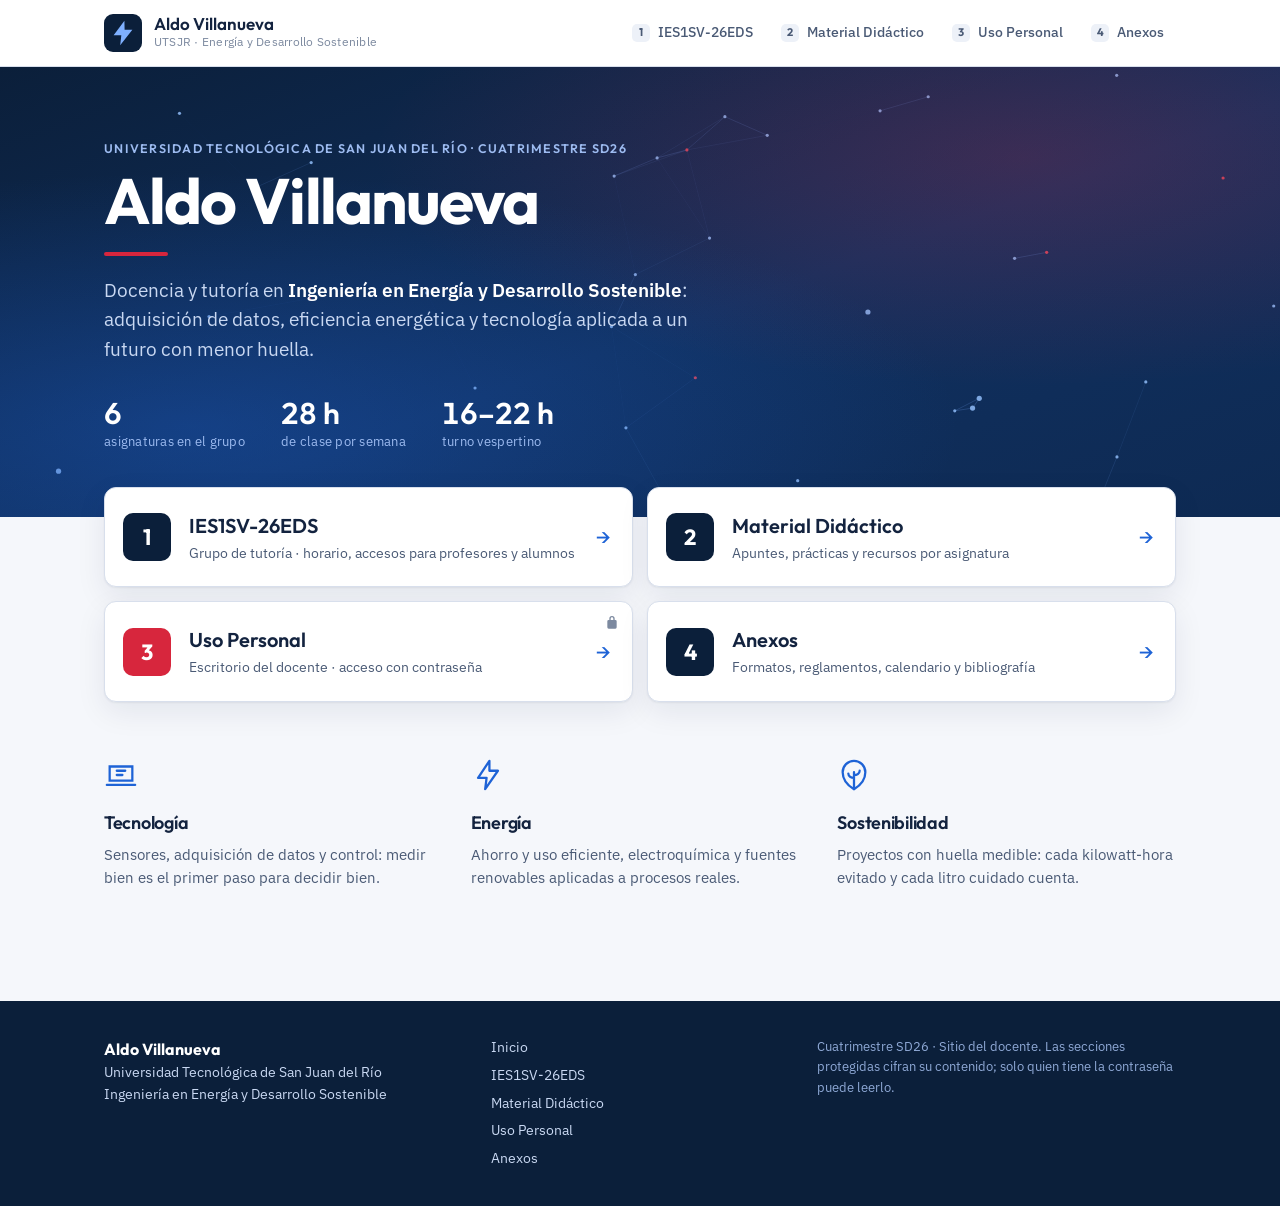
==== index.html @ 54a0c350 "Add files via upload" ====
<!doctype html>
<html lang="es"><head><meta charset="utf-8"><meta name="viewport" content="width=device-width,initial-scale=1"><meta name="robots" content="noindex">
<title>Aldo Villanueva · UTSJR</title><link rel="preconnect" href="https://fonts.googleapis.com"><link rel="stylesheet" href="https://fonts.googleapis.com/css2?family=Outfit:wght@400;500;600;700&family=IBM+Plex+Sans:ital,wght@0,400;0,500;0,600;1,400&family=IBM+Plex+Mono:wght@400;500&display=swap"><link rel="stylesheet" href="estilo.css"></head>
<body class="home"><header class="nav"><div class="wrap nav-in">
 <a class="logo" href="index.html"><span class="logo-mark"><svg viewBox="0 0 32 32" width="30" height="30" aria-hidden="true"><path d="M17.5 3 6 18.5h8.2L13 29l13-16.5h-8.3z" fill="currentColor"/></svg></span><span><b>Aldo Villanueva</b><small>UTSJR · Energía y Desarrollo Sostenible</small></span></a>
 <nav class="menu" aria-label="Secciones">
  <a href="ies1sv.html" ><i>1</i>IES1SV-26EDS</a>
  <a href="material.html" ><i>2</i>Material Didáctico</a>
  <a href="personal.html" ><i>3</i>Uso Personal</a>
  <a href="anexos.html" ><i>4</i>Anexos</a>
 </nav></div></header>
<main>
<section class="hero"><canvas id="grid" aria-hidden="true"></canvas>
 <div class="wrap hero-in">
  <p class="eyebrow">Universidad Tecnológica de San Juan del Río · Cuatrimestre SD26</p>
  <h1>Aldo Villanueva</h1>
  <p class="lead">Docencia y tutoría en <b>Ingeniería en Energía y Desarrollo Sostenible</b>: adquisición de datos, eficiencia energética y tecnología aplicada a un futuro con menor huella.</p>
  <div class="stats"><div><b>6</b><span>asignaturas en el grupo</span></div><div><b>28 h</b><span>de clase por semana</span></div><div><b>16–22 h</b><span>turno vespertino</span></div></div>
 </div></section>

<section class="wrap links"><h2 class="sr">Secciones</h2>
 <a class="tile t1" href="ies1sv.html"><span class="num">1</span><span class="tt"><b>IES1SV-26EDS</b><small>Grupo de tutoría · horario, accesos para profesores y alumnos</small></span><span class="arrow">→</span></a>
 <a class="tile t2" href="material.html"><span class="num">2</span><span class="tt"><b>Material Didáctico</b><small>Apuntes, prácticas y recursos por asignatura</small></span><span class="arrow">→</span></a>
 <a class="tile t3" href="personal.html"><span class="num">3</span><span class="tt"><b>Uso Personal</b><small>Escritorio del docente · acceso con contraseña</small></span><span class="arrow">→</span><span class="lock" title="Requiere contraseña"><svg viewBox="0 0 24 24" width="16" height="16"><path fill="currentColor" d="M17 9h-1V7a4 4 0 0 0-8 0v2H7a2 2 0 0 0-2 2v9a2 2 0 0 0 2 2h10a2 2 0 0 0 2-2v-9a2 2 0 0 0-2-2m-7-2a2 2 0 0 1 4 0v2h-4Z"/></svg></span></a>
 <a class="tile t4" href="anexos.html"><span class="num">4</span><span class="tt"><b>Anexos</b><small>Formatos, reglamentos, calendario y bibliografía</small></span><span class="arrow">→</span></a>
</section>

<section class="wrap pillars">
 <div class="pillar"><svg viewBox="0 0 24 24" aria-hidden="true"><path d="M4 6h16v10H4zM2 19h20M9 9h6M9 12h4" fill="none" stroke="currentColor" stroke-width="1.6" stroke-linecap="round"/></svg><h3>Tecnología</h3><p>Sensores, adquisición de datos y control: medir bien es el primer paso para decidir bien.</p></div>
 <div class="pillar"><svg viewBox="0 0 24 24" aria-hidden="true"><path d="M13 2 5 14h6l-1 8 9-13h-6z" fill="none" stroke="currentColor" stroke-width="1.6" stroke-linejoin="round"/></svg><h3>Energía</h3><p>Ahorro y uso eficiente, electroquímica y fuentes renovables aplicadas a procesos reales.</p></div>
 <div class="pillar"><svg viewBox="0 0 24 24" aria-hidden="true"><path d="M12 22c5-3 8-7 8-12a8 8 0 0 0-16 0c0 5 3 9 8 12ZM12 22V10M12 14c-2 0-4-1-4-3M12 12c2 0 4-1 4-3" fill="none" stroke="currentColor" stroke-width="1.6" stroke-linecap="round"/></svg><h3>Sostenibilidad</h3><p>Proyectos con huella medible: cada kilowatt-hora evitado y cada litro cuidado cuenta.</p></div>
</section><script>
(function(){const c=document.getElementById('grid');if(!c)return;const ctx=c.getContext('2d');let W,H,pts=[],raf;const reduce=matchMedia('(prefers-reduced-motion: reduce)').matches;
function size(){W=c.width=c.offsetWidth*devicePixelRatio;H=c.height=c.offsetHeight*devicePixelRatio;pts=[];const n=Math.round(W*H/(devicePixelRatio*devicePixelRatio)/16000);for(let i=0;i<n;i++)pts.push({x:Math.random()*W,y:Math.random()*H,vx:(Math.random()-.5)*.25*devicePixelRatio,vy:(Math.random()-.5)*.25*devicePixelRatio,r:(Math.random()<.12)?2.6:1.6,red:Math.random()<.12})}
function draw(){ctx.clearRect(0,0,W,H);const L=120*devicePixelRatio;for(let i=0;i<pts.length;i++){const a=pts[i];for(let j=i+1;j<pts.length;j++){const b=pts[j],dx=a.x-b.x,dy=a.y-b.y,d=Math.hypot(dx,dy);if(d<L){ctx.strokeStyle='rgba(120,170,255,'+(0.28*(1-d/L))+')';ctx.lineWidth=devicePixelRatio;ctx.beginPath();ctx.moveTo(a.x,a.y);ctx.lineTo(b.x,b.y);ctx.stroke()}}}
for(const p of pts){ctx.fillStyle=p.red?'rgba(232,74,95,.95)':'rgba(150,195,255,.9)';ctx.beginPath();ctx.arc(p.x,p.y,p.r*devicePixelRatio,0,7);ctx.fill();if(!reduce){p.x+=p.vx;p.y+=p.vy;if(p.x<0||p.x>W)p.vx*=-1;if(p.y<0||p.y>H)p.vy*=-1}}
if(!reduce)raf=requestAnimationFrame(draw)}
size();draw();addEventListener('resize',()=>{cancelAnimationFrame(raf);size();draw()});})();
</script></main>
<footer class="foot"><div class="wrap foot-in"><div><b>Aldo Villanueva</b><br>Universidad Tecnológica de San Juan del Río<br>Ingeniería en Energía y Desarrollo Sostenible</div><div class="foot-links"><a href="index.html">Inicio</a><a href="ies1sv.html">IES1SV-26EDS</a><a href="material.html">Material Didáctico</a><a href="personal.html">Uso Personal</a><a href="anexos.html">Anexos</a></div><div class="foot-note">Cuatrimestre SD26 · Sitio del docente. Las secciones protegidas cifran su contenido; solo quien tiene la contraseña puede leerlo.</div></div></footer></body></html>
---- estilo.css ----
:root{
  --navy:#0B1F3A; --navy-2:#122B4F; --blue:#1E63D6; --blue-ink:#164FAD; --blue-soft:#E4EDFB; --blue-line:#B9CFF3;
  --red:#D7263D; --red-soft:#FBE4E7;
  --ground:#F5F7FB; --surface:#FFFFFF; --surface-2:#EDF1F8; --ink:#13233F; --ink-2:#4A5A75; --ink-3:#7C899F; --line:#D8DFEC;
  --disp:"Outfit",system-ui,"Segoe UI",Arial,sans-serif; --body:"IBM Plex Sans","Segoe UI",system-ui,Arial,sans-serif; --mono:"IBM Plex Mono",ui-monospace,Consolas,monospace;
  --shadow:0 1px 2px rgba(11,31,58,.06),0 10px 30px rgba(11,31,58,.08);
}
*{box-sizing:border-box}
html{scroll-behavior:smooth}
body{margin:0;background:var(--ground);color:var(--ink);font-family:var(--body);font-size:16px;line-height:1.55}
h1,h2,h3{font-family:var(--disp);letter-spacing:-.015em;text-wrap:balance;margin:0}
h2{font-size:24px;font-weight:600;margin:36px 0 12px}
h3{font-size:18px;font-weight:600}
a{color:var(--blue-ink)}
p{margin:0 0 12px}
code{font-family:var(--mono);font-size:.9em;background:var(--surface-2);padding:1px 5px;border-radius:4px}
.wrap{max-width:1120px;margin:0 auto;padding:0 24px}
.sr{position:absolute;left:-9999px}
.eyebrow{font-family:var(--disp);font-size:12.5px;letter-spacing:.1em;text-transform:uppercase;color:var(--ink-3);font-weight:600;margin:0 0 10px}
.lead{font-size:18px;color:var(--ink-2);max-width:62ch}
.muted{color:var(--ink-3);font-size:14.5px}
.mono{font-family:var(--mono);font-size:13px}
.n{text-align:right;font-variant-numeric:tabular-nums}
:focus-visible{outline:2px solid var(--blue);outline-offset:2px}

/* Nav */
.nav{background:var(--surface);border-bottom:1px solid var(--line);position:sticky;top:0;z-index:20}
.nav-in{display:flex;align-items:center;justify-content:space-between;gap:20px;min-height:66px;flex-wrap:wrap;padding-top:8px;padding-bottom:8px}
.logo{display:flex;align-items:center;gap:12px;text-decoration:none;color:var(--ink)}
.logo-mark{width:38px;height:38px;border-radius:9px;background:var(--navy);color:#fff;display:grid;place-items:center}
.logo-mark svg path{fill:#7FB0FF}
.logo b{display:block;font-family:var(--disp);font-size:17px;font-weight:600;line-height:1.1}
.logo small{display:block;font-size:11.5px;color:var(--ink-3);letter-spacing:.02em}
.menu{display:flex;gap:4px;flex-wrap:wrap}
.menu a{display:inline-flex;align-items:center;gap:8px;text-decoration:none;color:var(--ink-2);font-weight:500;font-size:14px;padding:8px 12px;border-radius:7px}
.menu a i{font-style:normal;font-family:var(--disp);font-size:11px;font-weight:700;width:18px;height:18px;border-radius:5px;background:var(--surface-2);color:var(--ink-2);display:grid;place-items:center}
.menu a:hover{background:var(--blue-soft);color:var(--blue-ink)}
.menu a.on{background:var(--navy);color:#fff} .menu a.on i{background:var(--blue);color:#fff}

/* Hero (inicio) */
.hero{position:relative;background:linear-gradient(160deg,#0B1F3A 0%,#10305F 55%,#0E2A53 100%);color:#fff;overflow:hidden;isolation:isolate}
.hero canvas{position:absolute;inset:0;width:100%;height:100%;z-index:-1;opacity:.9}
.hero::after{content:"";position:absolute;inset:0;z-index:-1;background:radial-gradient(ellipse at 80% 20%,rgba(215,38,61,.22),transparent 45%),radial-gradient(ellipse at 15% 80%,rgba(30,99,214,.35),transparent 50%)}
.hero-in{padding:72px 24px 64px;max-width:1120px}
.hero .eyebrow{color:#9DBBF0}
.hero h1{font-size:clamp(40px,6vw,64px);font-weight:700;line-height:1.02;letter-spacing:-.03em}
.hero h1::after{content:"";display:block;width:64px;height:4px;background:var(--red);border-radius:2px;margin:18px 0 20px}
.hero .lead{color:#C9D8F2;max-width:58ch;font-size:19px}
.hero .lead b{color:#fff;font-weight:600}
.stats{display:flex;gap:36px;margin-top:34px;flex-wrap:wrap}
.stats div b{display:block;font-family:var(--disp);font-size:30px;font-weight:600;line-height:1;font-variant-numeric:tabular-nums}
.stats div span{font-size:13px;color:#9DBBF0;letter-spacing:.02em}

/* Tiles de secciones */
.links{display:grid;grid-template-columns:repeat(2,1fr);gap:14px;margin-top:-30px;position:relative;z-index:2}
.tile{position:relative;display:grid;grid-template-columns:auto 1fr auto;align-items:center;gap:18px;background:var(--surface);border:1px solid var(--line);border-radius:12px;padding:22px 22px 22px 18px;text-decoration:none;color:var(--ink);box-shadow:var(--shadow);transition:transform .18s,border-color .18s}
.tile:hover{transform:translateY(-2px);border-color:var(--blue-line)}
.tile .num{font-family:var(--disp);font-weight:700;font-size:22px;width:48px;height:48px;border-radius:10px;display:grid;place-items:center;background:var(--navy);color:#fff}
.tile.t3 .num{background:var(--red)}
.tile .tt b{display:block;font-family:var(--disp);font-size:20px;font-weight:600}
.tile .tt small{display:block;color:var(--ink-2);font-size:14px;margin-top:2px}
.tile .arrow{font-family:var(--disp);color:var(--blue);font-size:22px;transition:transform .18s}
.tile:hover .arrow{transform:translateX(4px)}
.tile .lock{position:absolute;top:10px;right:12px;color:var(--ink-3)}

/* Pilares */
.pillars{display:grid;grid-template-columns:repeat(3,1fr);gap:28px;padding:56px 24px 72px}
.pillar svg{width:34px;height:34px;color:var(--blue);margin-bottom:10px}
.pillar h3{margin-bottom:6px}
.pillar p{color:var(--ink-2);font-size:15px;margin:0}

/* Encabezado de sección */
.ph{padding-top:44px;padding-bottom:8px}
.ph h1{font-size:clamp(32px,4.5vw,44px);font-weight:700;margin-bottom:12px}

/* Accesos IES1SV */
.access{display:grid;grid-template-columns:repeat(3,1fr);gap:14px;margin-top:16px}
.acc{position:relative;background:var(--surface);border:1px solid var(--line);border-radius:12px;padding:22px;text-decoration:none;color:var(--ink);display:flex;flex-direction:column;gap:6px;box-shadow:var(--shadow);transition:border-color .18s,transform .18s}
.acc:hover{border-color:var(--blue-line);transform:translateY(-2px)}
.acc-ico{width:46px;height:46px;border-radius:10px;background:var(--blue-soft);color:var(--blue-ink);display:grid;place-items:center;margin-bottom:6px}
.acc.admin .acc-ico{background:var(--red-soft);color:var(--red)}
.acc b{font-family:var(--disp);font-size:19px;font-weight:600}
.acc small{color:var(--ink-2);font-size:14px}
.pill{align-self:flex-start;margin-top:8px;font-family:var(--disp);font-size:11.5px;font-weight:600;letter-spacing:.04em;text-transform:uppercase;padding:3px 9px;border-radius:999px;background:var(--surface-2);color:var(--ink-2)}

/* Tablas */
.tw{overflow-x:auto;background:var(--surface);border:1px solid var(--line);border-radius:10px}
.tbl{border-collapse:collapse;width:100%;font-size:14.5px}
.tbl th{text-align:left;font-family:var(--disp);font-size:12px;letter-spacing:.06em;text-transform:uppercase;color:var(--ink-3);font-weight:600;padding:10px 14px;border-bottom:1px solid var(--line);white-space:nowrap}
.tbl td{padding:10px 14px;border-bottom:1px solid var(--line);vertical-align:top}
.tbl tr:last-child td{border-bottom:0}
.sched-wrap{overflow-x:auto;background:var(--surface);border:1px solid var(--line);border-radius:10px}
.sched{border-collapse:separate;border-spacing:0;width:100%;min-width:760px;font-size:13px}
.sched th{font-family:var(--disp);font-size:12px;letter-spacing:.05em;text-transform:uppercase;color:var(--ink-3);font-weight:600;padding:10px 8px;border-bottom:1px solid var(--line);text-align:center;white-space:nowrap}
.sched tbody th{text-align:right;font-family:var(--mono);text-transform:none;letter-spacing:0;font-size:12px;border-bottom:0;padding-right:12px;vertical-align:middle}
.sched td{padding:4px;height:52px;vertical-align:top}
.sched td:not(.free){background:var(--blue-soft);border-left:3px solid var(--blue);border-radius:6px;padding:7px 9px}
.sched td b{display:block;font-weight:600;color:var(--ink);line-height:1.2}
.sched td span{display:block;color:var(--ink-2);font-size:11.5px;margin-top:2px}

/* Recursos */
.grid3{display:grid;grid-template-columns:repeat(3,1fr);gap:14px;margin-top:18px}
.rc{background:var(--surface);border:1px solid var(--line);border-radius:12px;padding:20px}
.rc.alt{border-style:dashed}
.rc h3{margin-bottom:4px}
.res{list-style:none;padding:0;margin:10px 0 0;display:flex;flex-direction:column;gap:6px}
.res li a{display:flex;align-items:center;gap:8px;text-decoration:none;color:var(--blue-ink);font-weight:500;font-size:14.5px;padding:7px 10px;border-radius:7px;background:var(--surface-2)}
.res li a::before{content:"";width:6px;height:6px;border-radius:50%;background:var(--blue);flex:none}
.res li a:hover{background:var(--blue-soft)}
.res li a.todo{color:var(--ink-3);font-weight:400;background:transparent;border:1px dashed var(--line);cursor:default}
.res li a.todo::before{background:var(--line)}
.note{background:var(--surface);border:1px solid var(--line);border-left:4px solid var(--blue);border-radius:10px;padding:14px 18px;margin:28px auto;font-size:14.5px;color:var(--ink-2)}
.aviso{background:var(--surface);border:1px solid var(--line);border-left:4px solid var(--red);border-radius:10px;padding:14px 18px;margin-bottom:12px}
.aviso .fecha{font-family:var(--disp);font-size:12px;letter-spacing:.06em;text-transform:uppercase;color:var(--red);font-weight:600}
.aviso p{margin:6px 0 0}
.cta-row{display:flex;gap:10px;flex-wrap:wrap;margin:8px 0 10px}
.btn{display:inline-flex;align-items:center;gap:8px;border:1px solid var(--line);background:var(--surface);color:var(--ink);text-decoration:none;font-weight:600;font-size:14.5px;padding:10px 16px;border-radius:8px;cursor:pointer;font-family:var(--body)}
.btn:hover{border-color:var(--blue);color:var(--blue-ink)}
.btn.pri{background:var(--blue);border-color:var(--blue);color:#fff} .btn.pri:hover{background:var(--blue-ink);border-color:var(--blue-ink);color:#fff}
.notas{width:100%;min-height:180px;border:1px solid var(--line);border-radius:10px;padding:14px;font:inherit;background:var(--surface);resize:vertical}

/* Login */
.gate{max-width:440px;margin:40px auto 80px;background:var(--surface);border:1px solid var(--line);border-radius:14px;padding:30px;box-shadow:var(--shadow)}
.gate .lockico{width:52px;height:52px;border-radius:12px;background:var(--navy);color:#fff;display:grid;place-items:center;margin-bottom:14px}
.gate h2{margin:0 0 6px;font-size:22px}
.gate p{color:var(--ink-2);font-size:15px}
.gate label{display:block;font-size:13px;font-weight:600;color:var(--ink-2);margin:14px 0 6px}
.gate .row{display:flex;gap:8px}
.gate input{flex:1;border:1px solid var(--line);border-radius:8px;padding:11px 12px;font:inherit;font-size:16px;background:var(--surface)}
.gate input:focus{border-color:var(--blue);outline:0;box-shadow:0 0 0 3px var(--blue-soft)}
.gate .err{color:var(--red);font-size:14px;margin-top:10px;min-height:1.4em}
.gate .help{font-size:13px;color:var(--ink-3);margin-top:16px}
.unlocked-bar{display:flex;justify-content:space-between;align-items:center;gap:12px;background:var(--surface);border:1px solid var(--line);border-radius:10px;padding:10px 14px;margin:20px auto 0;font-size:14px;color:var(--ink-2)}
.unlocked-bar b{color:var(--ink)}
.content{padding-bottom:70px}

/* Footer */
.foot{background:var(--navy);color:#C9D8F2;margin-top:40px}
.foot-in{display:grid;grid-template-columns:1.2fr 1fr 1.2fr;gap:28px;padding:36px 24px;font-size:14px}
.foot b{color:#fff;font-family:var(--disp);font-size:16px}
.foot-links{display:flex;flex-direction:column;gap:6px}
.foot-links a{color:#C9D8F2;text-decoration:none} .foot-links a:hover{color:#fff}
.foot-note{color:#8FA9D6;font-size:13px}

@media (max-width:900px){
  .links,.access,.grid3,.pillars,.foot-in{grid-template-columns:1fr}
  .pillars{padding:40px 24px 48px;gap:22px}
  .hero-in{padding:52px 24px 48px}
  .menu a span{display:none}
}
@media (max-width:600px){.menu a{padding:7px 9px;font-size:13px}}
@media (prefers-reduced-motion:reduce){.tile,.acc,.tile .arrow{transition:none}}
@media print{.nav,.foot,.gate,.unlocked-bar{display:none}}
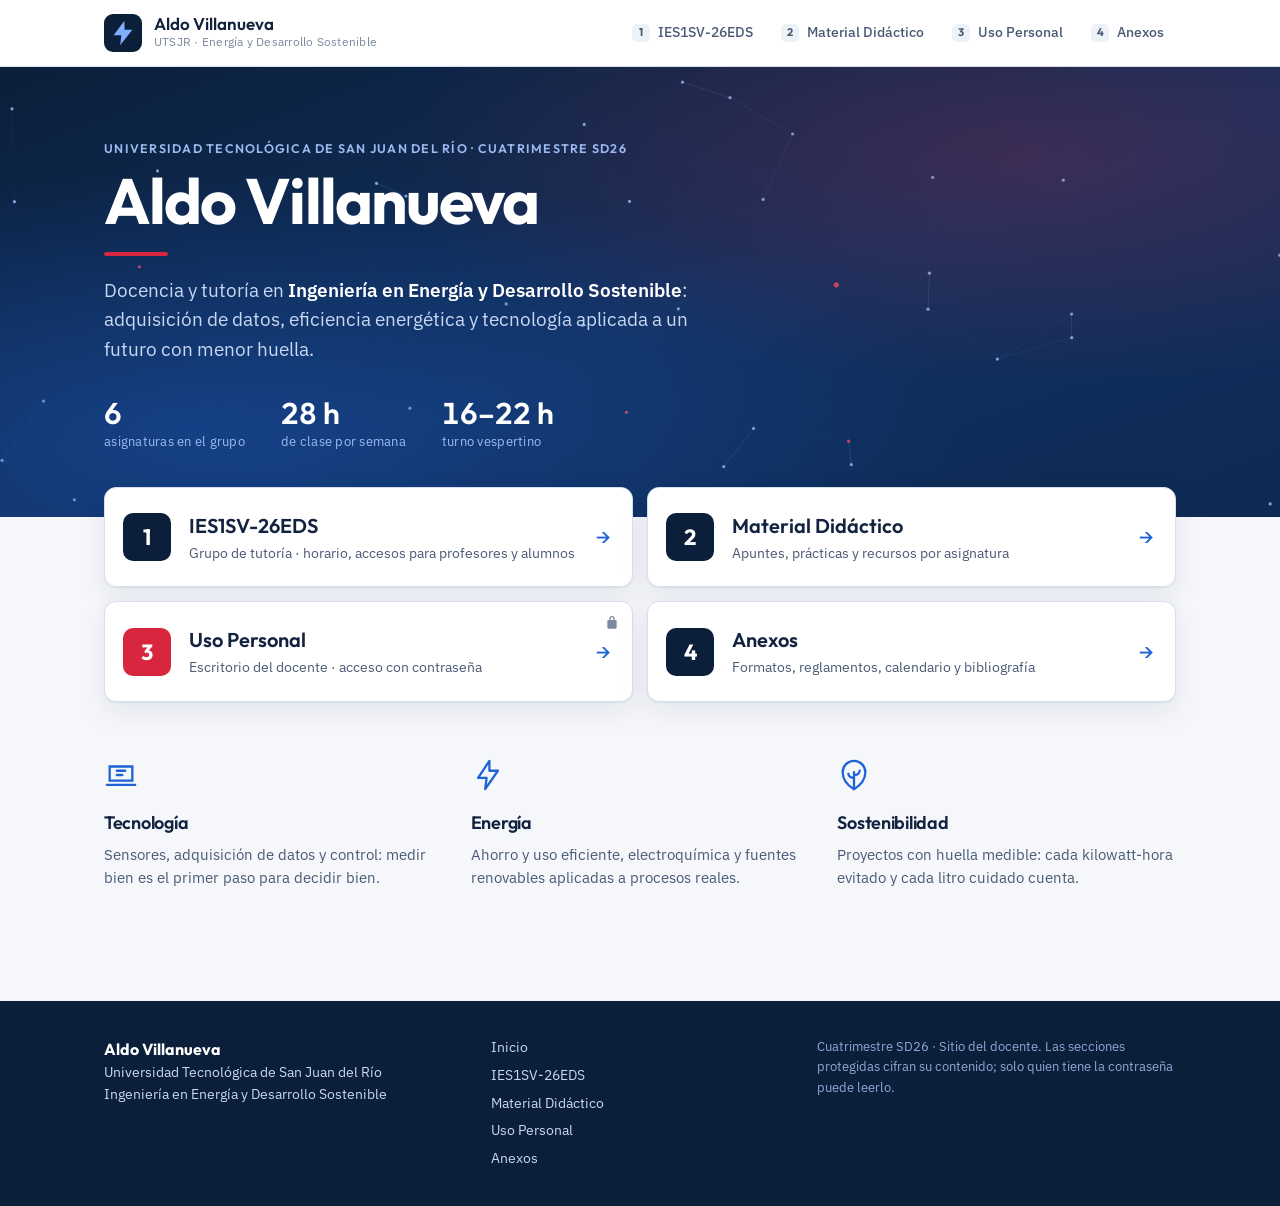
==== commit e64b6a89: "Add files via upload" ====
--- a/index.html
+++ b/index.html
@@ -1,6 +1,6 @@
 <!doctype html>
 <html lang="es"><head><meta charset="utf-8"><meta name="viewport" content="width=device-width,initial-scale=1"><meta name="robots" content="noindex">
-<title>Aldo Villanueva · UTSJR</title><link rel="preconnect" href="https://fonts.googleapis.com"><link rel="stylesheet" href="https://fonts.googleapis.com/css2?family=Outfit:wght@400;500;600;700&family=IBM+Plex+Sans:ital,wght@0,400;0,500;0,600;1,400&family=IBM+Plex+Mono:wght@400;500&display=swap"><link rel="stylesheet" href="estilo.css"></head>
+<title>Aldo Villanueva · UTSJR</title><link rel="preconnect" href="https://fonts.googleapis.com"><link rel="stylesheet" href="https://fonts.googleapis.com/css2?family=Outfit:wght@400;500;600;700&family=IBM+Plex+Sans:ital,wght@0,400;0,500;0,600;1,400&family=IBM+Plex+Mono:wght@400;500&display=swap"><link rel="stylesheet" href="estilo.css?v=4"></head>
 <body class="home"><header class="nav"><div class="wrap nav-in">
  <a class="logo" href="index.html"><span class="logo-mark"><svg viewBox="0 0 32 32" width="30" height="30" aria-hidden="true"><path d="M17.5 3 6 18.5h8.2L13 29l13-16.5h-8.3z" fill="currentColor"/></svg></span><span><b>Aldo Villanueva</b><small>UTSJR · Energía y Desarrollo Sostenible</small></span></a>
  <nav class="menu" aria-label="Secciones">
--- a/estilo.css
+++ b/estilo.css
@@ -1,6 +1,6 @@
 :root{
   --navy:#0B1F3A; --navy-2:#122B4F; --blue:#1E63D6; --blue-ink:#164FAD; --blue-soft:#E4EDFB; --blue-line:#B9CFF3;
-  --red:#D7263D; --red-soft:#FBE4E7;
+  --red:#D7263D; --red-soft:#FBE4E7; --green:#1F8A5B; --green-soft:#DFF3E8; --gray:#8A97AB; --gray-soft:#E9EDF3;
   --ground:#F5F7FB; --surface:#FFFFFF; --surface-2:#EDF1F8; --ink:#13233F; --ink-2:#4A5A75; --ink-3:#7C899F; --line:#D8DFEC;
   --disp:"Outfit",system-ui,"Segoe UI",Arial,sans-serif; --body:"IBM Plex Sans","Segoe UI",system-ui,Arial,sans-serif; --mono:"IBM Plex Mono",ui-monospace,Consolas,monospace;
   --shadow:0 1px 2px rgba(11,31,58,.06),0 10px 30px rgba(11,31,58,.08);
@@ -151,3 +151,57 @@
 @media (max-width:600px){.menu a{padding:7px 9px;font-size:13px}}
 @media (prefers-reduced-motion:reduce){.tile,.acc,.tile .arrow{transition:none}}
 @media print{.nav,.foot,.gate,.unlocked-bar{display:none}}
+
+/* Horario en vivo */
+.now-banner{display:flex;align-items:center;gap:10px;background:var(--surface);border:1px solid var(--line);border-radius:10px;padding:10px 14px;margin-bottom:10px;font-size:14.5px;color:var(--ink-2)}
+.now-banner .now-dot{width:10px;height:10px;border-radius:50%;background:var(--ink-3);flex:none}
+.now-banner[data-state="on"]{border-color:var(--red);color:var(--ink)}
+.now-banner[data-state="on"] .now-dot{background:var(--red);box-shadow:0 0 0 4px var(--red-soft);animation:pulse 1.6s infinite}
+@keyframes pulse{0%,100%{box-shadow:0 0 0 3px var(--red-soft)}50%{box-shadow:0 0 0 7px var(--red-soft)}}
+.sched.live thead th.today{color:var(--red)}
+.sched td em.live{display:none;font-style:normal;font-family:var(--disp);font-size:10.5px;font-weight:700;letter-spacing:.06em;text-transform:uppercase;color:#fff;background:var(--red);padding:1px 6px;border-radius:999px;margin-top:5px}
+.sched td.now{background:var(--red-soft)!important;border-left-color:var(--red)!important;box-shadow:inset 0 0 0 1px var(--red)}
+.sched td.now em.live{display:inline-block}
+.sched tr.receso th{color:var(--ink-3)}
+.sched tr.receso td{height:auto;padding:6px 9px}
+.sched tr.receso td[data-h="receso"]{background:var(--surface-2);border-left:3px solid var(--ink-3);border-radius:6px;text-align:center}
+.sched tr.receso td[data-h="receso"] b{color:var(--ink-2)}
+.sched tr.receso td.sinreceso{text-align:center;color:var(--ink-3);font-size:11.5px;padding-top:12px}
+.sched-note{margin-top:10px}
+@media (prefers-reduced-motion:reduce){.now-banner[data-state="on"] .now-dot{animation:none}}
+
+/* Calendario */
+.cal{background:var(--surface);border:1px solid var(--line);border-radius:12px;padding:18px 20px;box-shadow:var(--shadow)}
+.cal-head{display:flex;justify-content:space-between;align-items:center;gap:12px;flex-wrap:wrap;margin-bottom:14px}
+.cal-today{display:flex;align-items:baseline;gap:10px}
+.cal-today-l{font-family:var(--disp);font-size:11.5px;font-weight:700;letter-spacing:.08em;text-transform:uppercase;color:#fff;background:var(--red);padding:2px 8px;border-radius:999px}
+.cal-today b{font-family:var(--disp);font-size:17px;font-weight:600}
+.cal-nav{display:flex;gap:6px}.cal-nav .btn{padding:6px 12px}
+.cal-body{display:grid;grid-template-columns:1fr 1fr 300px;gap:18px;align-items:start}
+.cal-months{display:contents}
+.cal-mh{font-family:var(--disp);font-weight:600;font-size:15px;text-transform:capitalize;margin-bottom:8px;color:var(--ink)}
+.cal-grid{display:grid;grid-template-columns:repeat(7,1fr);gap:3px}
+.cal-dow{font-family:var(--disp);font-size:11px;font-weight:700;color:var(--ink-3);text-align:center;padding:2px 0 4px}
+.cal-d{position:relative;aspect-ratio:1;border-radius:7px;display:flex;flex-direction:column;align-items:center;justify-content:center;gap:2px;font-family:var(--disp);font-size:13.5px;font-variant-numeric:tabular-nums;color:var(--ink);background:var(--surface-2)}
+.cal-d.empty{background:transparent}
+.cal-d.wknd{color:var(--ink-3);background:transparent;border:1px dashed var(--line)}
+.cal-d.past{opacity:.55}
+.cal-d.has{background:var(--surface);border:1px solid var(--line-2,var(--line));cursor:help}
+.cal-d.has:hover,.cal-d.has:focus-visible{border-color:var(--blue);opacity:1}
+.cal-d .marks{display:flex;gap:3px;height:6px}
+.cal-d .marks i,.cal-legend i,.cal-list i{display:inline-block;width:6px;height:6px;border-radius:50%}
+.cal-d.today{background:var(--red-soft);color:var(--red);font-weight:700;box-shadow:inset 0 0 0 2px var(--red);opacity:1}
+.cal-d.today::after{content:"hoy";position:absolute;top:-7px;right:-4px;font-size:9px;font-weight:700;letter-spacing:.06em;text-transform:uppercase;background:var(--red);color:#fff;padding:1px 5px;border-radius:999px}
+.c-eval{background:var(--red)}.c-tramite{background:var(--blue)}.c-asueto{background:var(--gray)}.c-inst{background:var(--green)}.c-hoy{background:var(--red-soft);box-shadow:inset 0 0 0 2px var(--red)}
+.cal-side{background:var(--ground);border:1px solid var(--line);border-radius:10px;padding:14px 16px}
+.cal-side h3{font-size:14px;letter-spacing:.06em;text-transform:uppercase;color:var(--ink-3);margin-bottom:10px}
+.cal-list{list-style:none;margin:0;padding:0;display:flex;flex-direction:column;gap:10px}
+.cal-list li{display:flex;flex-direction:column;gap:1px;padding-left:12px;border-left:2px solid var(--line)}
+.cal-list li.now{border-left-color:var(--red)}
+.cal-date{font-family:var(--disp);font-size:12.5px;font-weight:600;color:var(--ink-2);display:flex;align-items:center;gap:6px}
+.cal-t{font-size:14px;line-height:1.35}
+.cal-when{font-size:12px;color:var(--ink-3)}
+.cal-legend{display:flex;gap:16px;flex-wrap:wrap;margin-top:16px;font-size:12.5px;color:var(--ink-2)}
+.cal-legend span{display:inline-flex;align-items:center;gap:6px}
+.cal-legend i{width:10px;height:10px;border-radius:3px}
+@media (max-width:900px){.cal-body{grid-template-columns:1fr}.cal-months{display:grid;gap:18px}}
